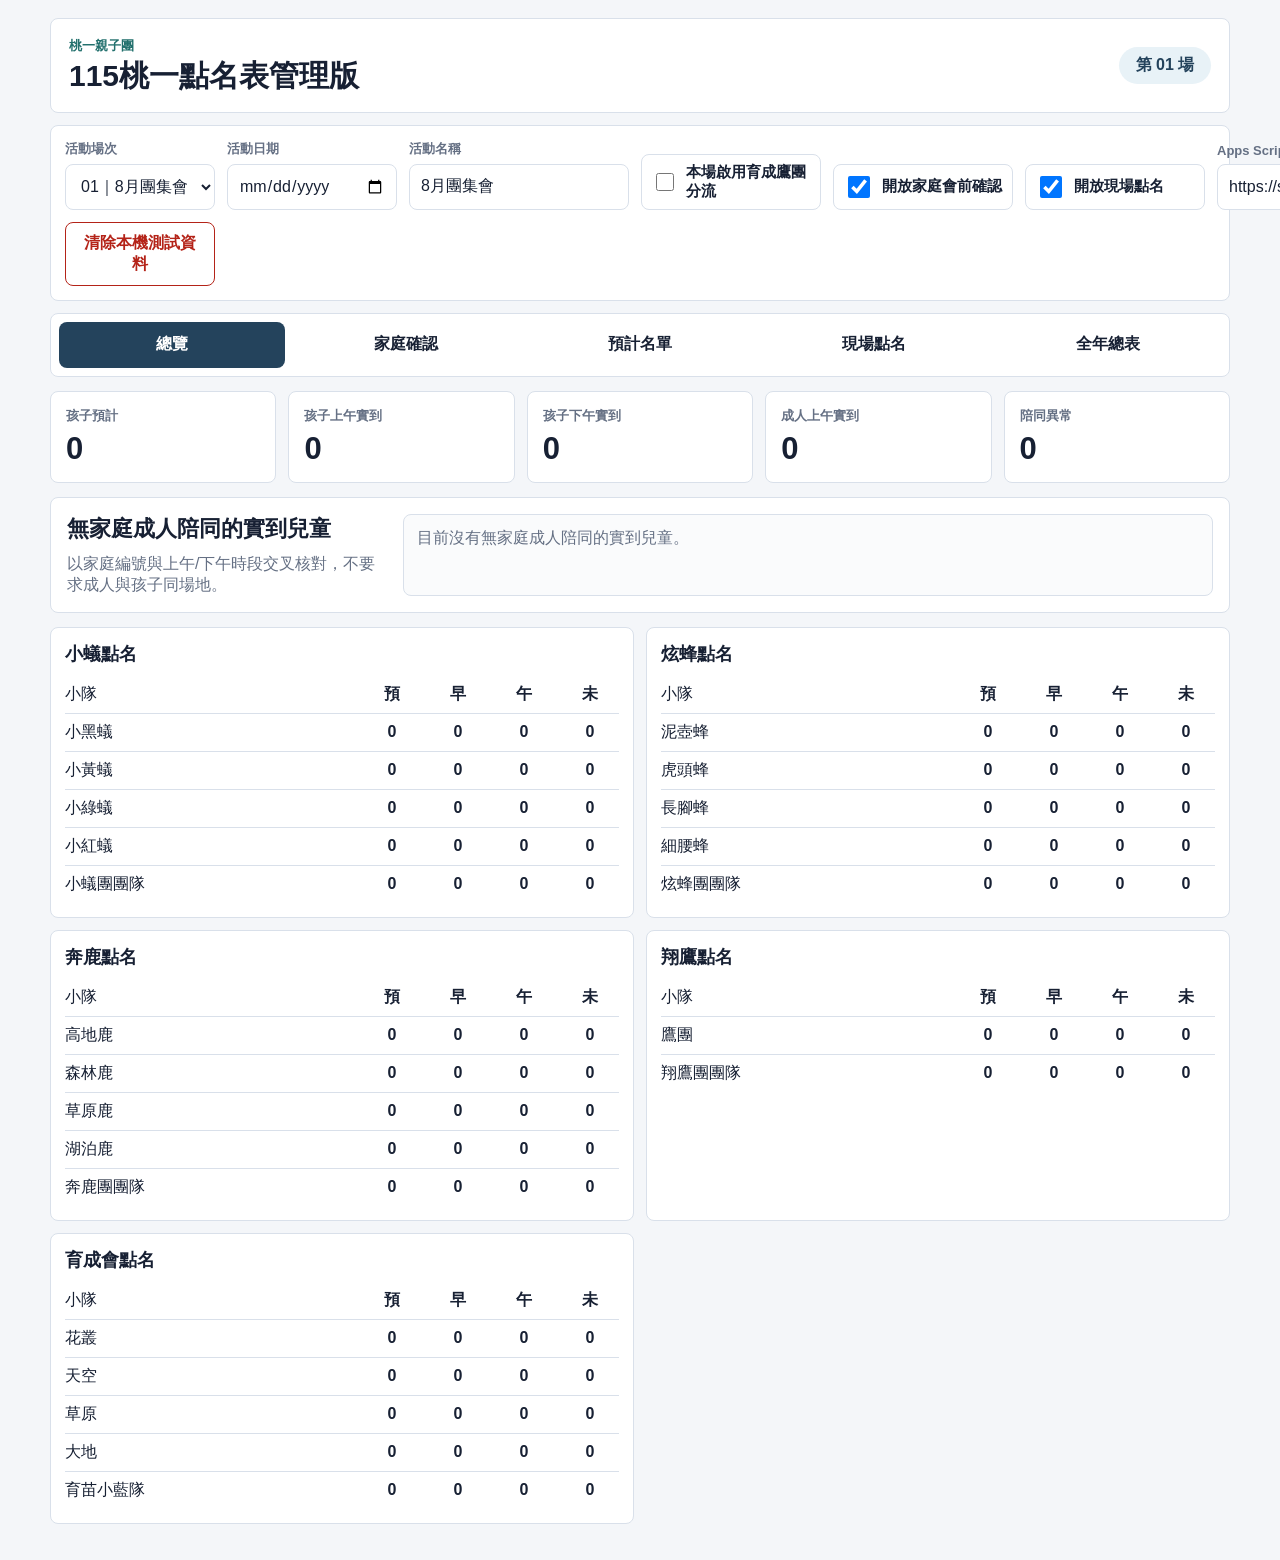
==== attendance/index.html @ 1f9e58cc "Fix annual attendance period display" ====
<!doctype html>
<html lang="zh-Hant">
<head>
  <meta charset="utf-8">
  <meta name="viewport" content="width=device-width, initial-scale=1">
  <meta http-equiv="Cache-Control" content="no-store, no-cache, must-revalidate">
  <meta http-equiv="Pragma" content="no-cache">
  <meta http-equiv="Expires" content="0">
  <title>115桃一點名表管理版</title>
  <link rel="stylesheet" href="styles.css?v=20">
</head>
<body>
  <main class="app-shell">
    <header class="app-header">
      <div>
        <p class="eyebrow">桃一親子團</p>
        <h1>115桃一點名表管理版</h1>
      </div>
      <div class="event-badge" id="openState">第 1 場</div>
    </header>

    <section class="event-panel" aria-label="活動設定">
      <label>
        <span>活動場次</span>
        <select id="eventSelect"></select>
      </label>
      <label>
        <span>活動日期</span>
        <input id="eventDate" type="date">
      </label>
      <label>
        <span>活動名稱</span>
        <input id="eventName" type="text">
      </label>
      <label class="switch-row">
        <input id="eagleSplit" type="checkbox">
        <span>本場啟用育成鷹團分流</span>
      </label>
      <label class="switch-row">
        <input id="preOpen" type="checkbox">
        <span>開放家庭會前確認</span>
      </label>
      <label class="switch-row">
        <input id="onsiteOpen" type="checkbox">
        <span>開放現場點名</span>
      </label>
      <label>
        <span>Apps Script URL</span>
        <input id="scriptUrl" type="url" placeholder="部署後貼上 Web App URL">
      </label>
      <button id="refreshReplies" type="button">重新讀取回覆</button>
      <button id="syncGoogle" type="button" class="danger">同步設定(勿按)</button>
      <button id="clearLocalTestData" type="button" class="danger-outline">清除本機測試資料</button>
    </section>

    <nav class="tabbar" aria-label="主要頁面">
      <button class="tab-button is-active" type="button" data-view="overview">總覽</button>
      <button class="tab-button" type="button" data-view="family">家庭確認</button>
      <button class="tab-button" type="button" data-view="expected">預計名單</button>
      <button class="tab-button" type="button" data-view="checkin">現場點名</button>
      <button class="tab-button" type="button" data-view="annual">全年總表</button>
    </nav>

    <section id="overviewView" class="view is-active" aria-label="當日管理總覽">
      <div class="metric-grid" id="metricGrid"></div>
      <section class="alert-panel">
        <div>
          <h2>無家庭成人陪同的實到兒童</h2>
          <p>以家庭編號與上午/下午時段交叉核對，不要求成人與孩子同場地。</p>
        </div>
        <div id="familyAlerts" class="alert-list"></div>
      </section>
      <section class="section-grid" id="overviewGroups"></section>
    </section>

    <section id="familyView" class="view" aria-label="家庭會前確認">
      <div class="family-lookup">
        <label>
          <span>輸入家庭編號</span>
          <input id="familySearch" type="search" inputmode="numeric" placeholder="例如 16">
        </label>
        <button id="loadFamily" type="button">載入家庭</button>
      </div>
      <div id="familyCards" class="person-list"></div>
      <div id="familyConfirmPanel" class="confirm-panel"></div>
    </section>

    <section id="expectedView" class="view" aria-label="會前預計出席名單">
      <div class="expected-header">
        <div>
          <p class="eyebrow">會前自動產生</p>
          <h2>本場會前回覆與預計名單</h2>
        </div>
        <p>依家庭確認結果分流。育成會與老鷹單飛入口可在這裡安排家長支援團隊與職務；若選小蟻團、炫蜂團、奔鹿團，會進入該團團隊現場點名。</p>
      </div>
      <div id="preReplyLists" class="pre-reply-lists"></div>
      <div id="expectedLists" class="expected-lists"></div>
    </section>

    <section id="checkinView" class="view" aria-label="現場點名">
      <div class="entrance-grid" id="entranceGrid"></div>
      <section class="checkin-board">
        <div class="board-toolbar">
          <div>
            <p class="eyebrow">固定入口</p>
            <h2 id="boardTitle">小蟻點名</h2>
          </div>
          <label>
            <span>搜尋</span>
            <input id="memberSearch" type="search" placeholder="姓名、家庭、小隊">
          </label>
        </div>
        <div class="squad-tabs" id="squadTabs"></div>
        <div class="period-tabs" id="checkinPeriodTabs" aria-label="點名時段"></div>
        <div id="checkinRecorderPanel" class="confirm-panel"></div>
        <div id="checkinList" class="person-list"></div>
        <form id="guestForm" class="guest-form">
          <h3>臨時出席</h3>
          <div class="guest-toggle" role="group" aria-label="臨時出席">
            <label><input type="radio" name="guestMode" value="none" checked><span>無</span></label>
            <label><input type="radio" name="guestMode" value="has"><span>有</span></label>
          </div>
          <div class="guest-fields" hidden>
            <input name="familyId" placeholder="家庭編號">
            <input name="name" placeholder="自然名">
            <button type="submit">加入本場點名</button>
          </div>
        </form>
        <div id="checkinSubmitPanel" class="confirm-panel"></div>
      </section>
    </section>

    <section id="annualView" class="view" aria-label="全年12次出勤總表">
      <section class="rules-panel" aria-label="出勤規則設定">
        <div>
          <p class="eyebrow">出勤規則設定</p>
          <h2>孩子缺席權重</h2>
        </div>
        <div class="rules-grid">
          <label>
            <span>正常全天</span>
            <input id="rulePresent" type="number" min="0" max="1" step="0.5">
          </label>
          <label>
            <span>遲到</span>
            <input id="ruleLate" type="number" min="0" max="1" step="0.5">
          </label>
          <label>
            <span>上午請假</span>
            <input id="ruleMorning" type="number" min="0" max="1" step="0.5">
          </label>
          <label>
            <span>下午請假</span>
            <input id="ruleAfternoon" type="number" min="0" max="1" step="0.5">
          </label>
          <label>
            <span>全天缺席/請假</span>
            <input id="ruleAbsent" type="number" min="0" max="1" step="0.5">
          </label>
          <label>
            <span>公假</span>
            <input type="number" value="0" disabled>
          </label>
        </div>
      </section>
      <div class="annual-toolbar">
        <label>
          <span>篩選團別/小隊/姓名/家庭</span>
          <input id="annualSearch" type="search" placeholder="輸入關鍵字">
        </label>
      </div>
      <div id="annualList" class="annual-list"></div>
    </section>
  </main>

  <template id="personCardTemplate">
    <article class="person-card">
      <div class="person-main">
        <div>
          <p class="person-meta"></p>
          <h3 class="person-name"></h3>
        </div>
        <strong class="person-status"></strong>
      </div>
      <div class="button-row status-actions"></div>
      <div class="adult-row">
        <label class="check-tile">
          <input class="am-check" type="checkbox">
          <span>上午實到</span>
        </label>
        <label class="check-tile">
          <input class="pm-check" type="checkbox">
          <span>下午13:00實到</span>
        </label>
      </div>
      <div class="split-row"></div>
      <input class="note-field" type="text" placeholder="備註/請假事由">
    </article>
  </template>

  <script src="data.js?v=12"></script>
  <script src="config.js?v=12"></script>
  <script src="app.js?v=34"></script>
</body>
</html>
---- attendance/styles.css ----
:root {
  --ink: #172033;
  --muted: #657084;
  --page: #f4f6f9;
  --panel: #ffffff;
  --line: #d9e0ea;
  --navy: #24435c;
  --teal: #22706d;
  --green: #1f7a55;
  --amber: #a85f00;
  --red: #b42318;
  --blue: #246b8f;
  --soft-teal: #e3f3f1;
  --soft-green: #e8f5ee;
  --soft-amber: #fff1d6;
  --soft-red: #fde8e6;
  --soft-blue: #e8f2f7;
}

* {
  box-sizing: border-box;
}

body {
  margin: 0;
  min-height: 100vh;
  font-family: "Microsoft JhengHei", "PingFang TC", "Noto Sans TC", Arial, sans-serif;
  color: var(--ink);
  background: var(--page);
}

.share-summary {
  position: absolute;
  width: 1px;
  height: 1px;
  margin: -1px;
  overflow: hidden;
  clip: rect(0 0 0 0);
}

button,
input,
select {
  font: inherit;
}

button {
  min-height: 46px;
  border: 0;
  border-radius: 8px;
  padding: 10px 14px;
  font-weight: 800;
  color: #fff;
  background: var(--blue);
  cursor: pointer;
}

button.secondary {
  color: var(--ink);
  background: #eef3f8;
}

button.danger {
  background: var(--red);
}

button.danger-outline {
  color: var(--red);
  border: 1px solid var(--red);
  background: #fff;
}

input,
select {
  width: 100%;
  min-height: 46px;
  border: 1px solid var(--line);
  border-radius: 8px;
  padding: 9px 11px;
  color: var(--ink);
  background: #fff;
}

input:focus,
select:focus,
button:focus {
  outline: 3px solid rgba(36, 107, 143, 0.2);
  outline-offset: 1px;
}

h1,
h2,
h3,
p {
  margin: 0;
}

.app-shell {
  width: min(1180px, calc(100% - 28px));
  margin: 0 auto;
  padding: 18px 0 36px;
}

.app-header,
.event-panel,
.public-event-panel,
.tabbar,
.alert-panel,
.checkin-board,
.family-lookup,
.annual-toolbar,
.rules-panel,
.expected-header {
  border: 1px solid var(--line);
  border-radius: 8px;
  background: var(--panel);
}

.app-header {
  display: flex;
  justify-content: space-between;
  align-items: center;
  gap: 16px;
  padding: 18px;
}

.header-note {
  margin: 6px 0 0;
  color: var(--muted);
  font-size: 14px;
  font-weight: 800;
}

.eyebrow {
  margin-bottom: 4px;
  color: var(--teal);
  font-size: 13px;
  font-weight: 900;
}

h1 {
  font-size: 30px;
  line-height: 1.15;
}

h2 {
  margin-bottom: 10px;
  font-size: 22px;
}

h3 {
  font-size: 18px;
}

.event-badge {
  min-width: 92px;
  padding: 8px 12px;
  border-radius: 999px;
  text-align: center;
  color: var(--navy);
  background: var(--soft-blue);
  font-weight: 900;
}

.public-event-panel {
  display: grid;
  grid-template-columns: minmax(180px, 260px) minmax(0, 1fr);
  gap: 12px;
  align-items: end;
  margin: 12px 0;
  padding: 12px;
  border-left: 6px solid var(--teal);
}

.public-event-panel strong {
  min-height: 46px;
  display: flex;
  align-items: center;
  padding: 9px 11px;
  color: var(--navy);
  border-radius: 8px;
  background: #eef3f8;
}

.event-panel {
  display: grid;
  grid-template-columns: 150px 170px minmax(220px, 1fr) repeat(3, minmax(180px, 1fr)) minmax(220px, 1fr) 130px 130px;
  gap: 12px;
  align-items: end;
  margin: 12px 0;
  padding: 14px;
}

label span,
.alert-panel p,
.person-meta {
  color: var(--muted);
}

label span {
  display: block;
  margin-bottom: 6px;
  font-size: 13px;
  font-weight: 900;
}

.switch-row,
.check-tile {
  display: flex;
  align-items: center;
  gap: 9px;
  min-height: 46px;
  padding: 8px 10px;
  border: 1px solid var(--line);
  border-radius: 8px;
  background: #fff;
}

.switch-row input,
.check-tile input {
  width: 22px;
  min-height: 22px;
}

.switch-row span,
.check-tile span {
  margin: 0;
  color: var(--ink);
  font-size: 15px;
}

.tabbar {
  display: grid;
  grid-template-columns: repeat(5, 1fr);
  gap: 8px;
  padding: 8px;
  position: sticky;
  top: 0;
  z-index: 4;
}

.tab-button {
  color: var(--ink);
  background: transparent;
}

.tab-button.is-active {
  color: #fff;
  background: var(--navy);
}

.view {
  display: none;
  margin-top: 14px;
}

.view.is-active {
  display: block;
}

.metric-grid,
.entrance-grid,
.section-grid {
  display: grid;
  gap: 12px;
}

.metric-grid {
  grid-template-columns: repeat(5, minmax(0, 1fr));
}

.metric-card,
.entrance-card,
.section-card,
.person-card {
  border: 1px solid var(--line);
  border-radius: 8px;
  background: var(--panel);
}

.metric-card {
  padding: 15px;
}

.metric-card span {
  display: block;
  color: var(--muted);
  font-size: 13px;
  font-weight: 900;
}

.metric-card strong {
  display: block;
  margin-top: 6px;
  font-size: 31px;
}

.alert-panel {
  display: grid;
  grid-template-columns: 320px minmax(0, 1fr);
  gap: 16px;
  margin: 14px 0;
  padding: 16px;
}

.alert-list,
.expected-lists,
.person-list,
.annual-list {
  display: grid;
  gap: 10px;
}

.alert-item,
.empty-note {
  padding: 13px;
  border-radius: 8px;
}

.alert-item {
  border: 1px solid #efb1aa;
  background: var(--soft-red);
}

.empty-note {
  border: 1px solid var(--line);
  color: var(--muted);
  background: #fafbfc;
}

.section-grid {
  grid-template-columns: repeat(2, minmax(0, 1fr));
}

.section-card {
  padding: 14px;
}

.section-card h3 {
  margin-bottom: 10px;
}

.expected-header {
  display: grid;
  grid-template-columns: 260px minmax(0, 1fr);
  gap: 12px;
  align-items: center;
  margin-bottom: 12px;
  padding: 16px;
}

.expected-header p:last-child {
  color: var(--muted);
}

.expected-card {
  border: 1px solid var(--line);
  border-radius: 8px;
  background: var(--panel);
  overflow: hidden;
}

.pre-reply-lists {
  display: grid;
  gap: 10px;
  margin-bottom: 12px;
}

.pre-reply-summary,
.pre-reply-card {
  border: 1px solid var(--line);
  border-radius: 8px;
  background: var(--panel);
  overflow: hidden;
}

.pre-reply-summary {
  display: flex;
  justify-content: space-between;
  gap: 12px;
  padding: 12px 14px;
}

.pre-reply-summary.pending,
.pre-reply-card.pending {
  border-color: #e4b35f;
  background: #fff8ea;
}

.pending-family-members {
  padding: 11px 14px;
  color: var(--ink);
  font-weight: 850;
  line-height: 1.55;
}

.pre-reply-summary span,
.pre-reply-title span {
  color: var(--muted);
  font-size: 13px;
  font-weight: 800;
}

.pre-reply-title {
  display: flex;
  justify-content: space-between;
  gap: 10px;
  align-items: center;
  padding: 11px 14px;
  color: var(--ink);
  background: var(--soft-teal);
}

.pre-reply-row {
  display: grid;
  grid-template-columns: 78px minmax(90px, 1fr) 64px 90px minmax(100px, 1fr) minmax(100px, 1fr);
  gap: 8px;
  align-items: center;
  padding: 9px 12px;
  border-top: 1px solid var(--line);
}

.pre-reply-row.header {
  color: var(--muted);
  font-size: 13px;
  font-weight: 900;
  background: #f3f6fa;
}

.expected-title {
  display: flex;
  justify-content: space-between;
  gap: 10px;
  align-items: center;
  padding: 12px 14px;
  color: #fff;
  background: var(--navy);
}

.expected-title strong {
  font-size: 18px;
}

.expected-list {
  display: grid;
}

.expected-row {
  display: grid;
  grid-template-columns: 92px minmax(110px, 1fr) 96px 112px minmax(150px, 1fr);
  gap: 8px;
  align-items: center;
  padding: 10px 12px;
  border-top: 1px solid var(--line);
}

.expected-row.header {
  color: var(--muted);
  font-size: 13px;
  font-weight: 900;
  background: #f3f6fa;
}

.expected-row input {
  min-height: 38px;
}

.expected-row select {
  min-height: 38px;
}

.work-assignment {
  display: grid;
  grid-template-columns: minmax(92px, 120px) minmax(120px, 1fr);
  gap: 8px;
}

.family-mode .event-panel,
.family-mode .tabbar,
.family-mode #overviewView,
.family-mode #expectedView,
.family-mode #checkinView,
.family-mode #annualView {
  display: none !important;
}

.family-mode #familyView {
  display: block;
}

.family-mode .app-header {
  margin-bottom: 16px;
}

.checkin-mode .event-panel,
.checkin-mode #familyView,
.checkin-mode .rules-panel {
  display: none !important;
}

.checkin-mode .app-header {
  margin-bottom: 12px;
}

.checkin-mode .tabbar {
  grid-template-columns: repeat(4, 1fr);
}

.checkin-mode .expected-header p {
  max-width: 620px;
}

.family-event-summary {
  display: grid;
  grid-template-columns: 120px 150px minmax(180px, 1fr);
  gap: 10px;
  margin-bottom: 12px;
  padding: 14px;
  border: 1px solid var(--line);
  border-left: 6px solid var(--teal);
  border-radius: 8px;
  background: var(--panel);
}

.family-event-summary span {
  display: block;
  margin-bottom: 5px;
  color: var(--muted);
  font-size: 13px;
  font-weight: 900;
}

.family-event-summary strong {
  display: block;
  line-height: 1.35;
}

.mini-stat {
  display: grid;
  grid-template-columns: 1fr repeat(4, 58px);
  gap: 8px;
  padding: 8px 0;
  border-top: 1px solid var(--line);
  align-items: center;
}

.mini-stat:first-of-type {
  border-top: 0;
}

.mini-stat span:not(:first-child) {
  text-align: center;
  font-weight: 900;
}

.family-lookup,
.annual-toolbar {
  display: grid;
  grid-template-columns: minmax(180px, 1fr) 150px;
  gap: 10px;
  align-items: end;
  margin-bottom: 12px;
  padding: 14px;
}

.rules-panel {
  display: grid;
  grid-template-columns: 220px minmax(0, 1fr);
  gap: 12px;
  align-items: center;
  margin-bottom: 12px;
  padding: 14px;
}

.rules-grid {
  display: grid;
  grid-template-columns: repeat(5, minmax(96px, 1fr));
  gap: 10px;
}

.entrance-grid {
  grid-template-columns: repeat(6, minmax(0, 1fr));
  margin-bottom: 12px;
}

.entrance-card {
  display: grid;
  gap: 6px;
  min-height: 76px;
  padding: 12px;
  color: var(--ink);
  background: var(--panel);
  text-align: left;
}

.entrance-card.is-active {
  color: #fff;
  background: var(--navy);
}

.entrance-card[hidden] {
  display: none;
}

.entrance-card > span {
  display: block;
  margin-top: 4px;
  color: var(--muted);
  font-size: 12px;
  font-weight: 700;
  opacity: 0.9;
}

.entrance-card > strong {
  color: var(--navy);
  font-size: 19px;
  font-weight: 950;
  line-height: 1.2;
}

.entrance-card.is-active > strong,
.entrance-card.is-active > span {
  color: #fff;
}

.entrance-totals {
  display: grid;
  grid-template-columns: repeat(2, minmax(0, 1fr));
  gap: 4px;
  margin-top: 4px;
}

.entrance-totals span {
  margin: 0;
  padding: 5px 6px;
  border-radius: 6px;
  color: var(--ink);
  background: #eef3f8;
  font-size: 12px;
  line-height: 1.25;
}

.entrance-card.is-active .entrance-totals span {
  color: #fff;
  background: rgba(255, 255, 255, 0.18);
}

.entrance-totals span.summary-leave,
.entrance-card.is-active .entrance-totals span.summary-leave {
  color: var(--red);
  background: var(--soft-red);
}

.entrance-totals span.summary-absent,
.entrance-card.is-active .entrance-totals span.summary-absent {
  color: var(--amber);
  background: var(--soft-amber);
}

.entrance-names {
  display: grid;
  gap: 2px;
  margin-top: 2px;
  color: var(--muted);
  font-size: 12px;
  line-height: 1.35;
}

.entrance-card.is-active .entrance-names {
  color: rgba(255, 255, 255, 0.9);
}

.entrance-names b {
  color: inherit;
  font-size: 12px;
}

.entrance-names .summary-leave,
.entrance-card.is-active .entrance-names .summary-leave {
  color: var(--red);
}

.entrance-names .summary-absent,
.entrance-card.is-active .entrance-names .summary-absent {
  color: var(--amber);
}

.checkin-board {
  padding: 16px;
}

.board-toolbar {
  display: grid;
  grid-template-columns: minmax(0, 1fr) 260px;
  gap: 14px;
  align-items: end;
  margin-bottom: 12px;
}

.squad-tabs,
.button-row,
.adult-row,
.split-row {
  display: flex;
  flex-wrap: wrap;
  gap: 8px;
}

.squad-tabs {
  margin-bottom: 12px;
}

.period-tabs {
  display: flex;
  flex-wrap: wrap;
  gap: 8px;
  margin-bottom: 12px;
}

.period-tabs button {
  flex: 1 1 160px;
  min-height: 44px;
  color: var(--ink);
  background: #eef3f8;
}

.period-tabs button.is-active {
  color: #fff;
  background: var(--blue);
}

.confirm-panel {
  display: grid;
  grid-template-columns: minmax(0, 1fr) auto;
  gap: 10px;
  align-items: end;
  margin: 12px 0;
  padding: 12px;
  border: 1px solid var(--line);
  border-radius: 8px;
  background: #f8fbfd;
}

.confirm-panel:empty {
  display: none;
}

.confirm-panel label {
  margin: 0;
}

.confirm-panel button {
  min-height: 42px;
}

.recorder-panel {
  grid-template-columns: 1fr;
  border: 2px solid rgba(180, 35, 24, 0.55);
  background: #fff7f6;
  box-shadow: 0 0 0 3px rgba(180, 35, 24, 0.08);
}

.recorder-title {
  display: flex;
  justify-content: space-between;
  gap: 10px;
  align-items: center;
}

.recorder-title strong {
  color: var(--red);
  font-size: 18px;
}

.recorder-title span {
  color: var(--red);
  font-weight: 900;
}

.recorder-panel input {
  border-width: 2px;
  border-color: rgba(180, 35, 24, 0.45);
  background: #fff;
}

.recorder-panel input:focus {
  outline-color: rgba(180, 35, 24, 0.22);
}

.checkin-notice-summary {
  display: grid;
  gap: 6px;
  grid-column: 1 / -1;
  padding: 10px;
  border: 1px solid rgba(36, 67, 92, 0.12);
  border-radius: 8px;
  background: #ffffff;
}

.notice-line {
  display: grid;
  grid-template-columns: 90px minmax(0, 1fr);
  gap: 8px;
  align-items: start;
  color: var(--ink);
  font-weight: 800;
}

.notice-line strong {
  color: var(--muted);
}

.notice-line span {
  min-width: 0;
  overflow-wrap: anywhere;
}

.notice-line.important strong,
.notice-line.important span,
.notice-line.leave strong,
.notice-line.leave span {
  color: var(--red);
}

.notice-line.absent strong,
.notice-line.absent span {
  color: var(--amber);
}

.confirm-status {
  grid-column: 1 / -1;
  display: flex;
  justify-content: space-between;
  gap: 10px;
  color: var(--teal);
  font-weight: 900;
}

.confirm-status span {
  color: var(--muted);
  font-weight: 800;
}

.confirm-help {
  grid-column: 1 / -1;
  margin: 0;
  color: var(--muted);
  font-weight: 800;
}

.required-note {
  grid-column: 1 / -1;
  margin: 0;
  color: var(--red);
  font-weight: 900;
}

.public-leave-note {
  grid-column: 1 / -1;
  margin: 0;
  color: var(--muted);
  font-size: 13px;
  font-weight: 700;
  line-height: 1.55;
}

.public-leave-note p {
  margin: 4px 0 0;
}

.squad-tabs button,
.status-actions button,
.split-row button {
  min-height: 42px;
  color: var(--ink);
  background: #eef3f8;
}

.squad-tabs button.is-active,
.status-actions button.is-selected,
.split-row button.is-selected {
  color: #fff;
  background: var(--teal);
}

.status-actions button.is-expected:not(.is-selected) {
  color: var(--teal);
  border: 2px solid var(--teal);
  background: var(--soft-teal);
}

.person-card {
  padding: 14px;
}

.person-card.needs-required {
  border-color: rgba(180, 35, 24, 0.45);
  box-shadow: 0 0 0 2px rgba(180, 35, 24, 0.08);
}

.person-main {
  display: flex;
  justify-content: space-between;
  gap: 12px;
  align-items: start;
  margin-bottom: 12px;
}

.person-meta {
  font-size: 13px;
  font-weight: 800;
}

.person-name {
  margin-top: 2px;
}

.person-status {
  flex: 0 0 auto;
  padding: 6px 9px;
  border-radius: 999px;
  color: var(--muted);
  background: #eef2f6;
  font-size: 13px;
}

.person-status[data-state="出席"],
.person-status[data-state="全天出席"],
.person-status[data-state="上午實到"],
.person-status[data-state="下午13:00實到"] {
  color: var(--green);
  background: var(--soft-green);
}

.person-status[data-state="遲到"],
.person-status[data-state="下午遲到"],
.person-status[data-state="上午遲到/下午遲到"],
.person-status[data-state="上午遲到/下午實到"],
.person-status[data-state="上午實到/下午遲到"],
.person-status[data-state="上午出席"],
.person-status[data-state="下午出席"] {
  color: var(--amber);
  background: var(--soft-amber);
}

.person-status[data-state="未到"],
.person-status[data-state="請假"] {
  color: var(--red);
  background: var(--soft-red);
}

.person-status[data-state="公假"] {
  color: var(--blue);
  background: #eaf3ff;
}

.adult-row,
.split-row,
.note-field {
  margin-top: 10px;
}

.split-row {
  padding: 10px;
  border: 2px solid var(--soft-amber);
  border-radius: 8px;
  background: #fffaf0;
}

.split-row.needs-required {
  border-color: rgba(180, 35, 24, 0.45);
}

.split-title {
  flex: 1 0 100%;
  display: grid;
  gap: 3px;
  color: var(--amber);
  font-weight: 900;
}

.split-title span {
  color: var(--muted);
  font-size: 13px;
}

.adult-row[hidden],
.split-row[hidden] {
  display: none;
}

.note-field {
  min-height: 42px;
}

.person-card button:disabled,
.person-card input:disabled,
.guest-form input:disabled,
.guest-form button:disabled {
  cursor: not-allowed;
  opacity: 0.62;
}

.guest-form {
  display: grid;
  gap: 10px;
  margin-top: 14px;
  padding-top: 14px;
  border-top: 1px solid var(--line);
}

.guest-toggle,
.guest-fields {
  display: grid;
  gap: 10px;
}

.guest-toggle {
  grid-template-columns: repeat(2, minmax(0, 120px));
}

.guest-toggle label {
  margin: 0;
  cursor: pointer;
}

.guest-toggle input {
  position: absolute;
  opacity: 0;
}

.guest-toggle span {
  display: grid;
  min-height: 42px;
  place-items: center;
  border-radius: 8px;
  background: #eef3f8;
  color: var(--ink);
  font-weight: 900;
}

.guest-toggle input:checked + span {
  background: var(--teal);
  color: #fff;
}

.guest-fields {
  grid-template-columns: 1fr 1fr 160px;
  align-items: end;
}

.guest-fields[hidden] {
  display: none;
}

.annual-row {
  display: grid;
  grid-template-columns: 150px minmax(180px, 1fr) repeat(12, 34px) minmax(210px, 1fr);
  gap: 6px;
  align-items: center;
  padding: 11px;
  border: 1px solid var(--line);
  border-radius: 8px;
  background: var(--panel);
}

.annual-cell {
  min-height: 30px;
  border-radius: 6px;
  text-align: center;
  line-height: 30px;
  font-weight: 900;
  background: #eef3f8;
}

.annual-cell.ok {
  color: var(--green);
  background: var(--soft-green);
}

.annual-cell.warn {
  color: var(--amber);
  background: var(--soft-amber);
}

.annual-cell.bad {
  color: var(--red);
  background: var(--soft-red);
}

.annual-total {
  text-align: right;
  font-weight: 900;
}

.annual-detail {
  color: var(--muted);
  font-size: 13px;
  line-height: 1.45;
}

@media (max-width: 980px) {
  .event-panel,
  .public-event-panel,
  .metric-grid,
  .alert-panel,
  .expected-header,
  .rules-panel,
  .rules-grid,
  .section-grid,
  .entrance-grid,
  .board-toolbar {
    grid-template-columns: 1fr 1fr;
  }

  .annual-row {
    grid-template-columns: 1fr;
  }
}

@media (max-width: 640px) {
  .app-shell {
    width: min(100% - 16px, 1180px);
    padding-top: 10px;
  }

  .app-header,
  .event-panel,
  .public-event-panel,
  .alert-panel,
  .checkin-board,
  .family-lookup,
  .annual-toolbar,
  .rules-panel,
  .expected-header {
    padding: 12px;
  }

  .app-header,
  .event-panel,
  .public-event-panel,
  .metric-grid,
  .alert-panel,
  .expected-header,
  .rules-panel,
    .rules-grid,
    .section-grid,
    .family-lookup,
    .family-event-summary,
    .board-toolbar,
    .confirm-panel,
    .guest-form,
    .guest-fields {
    grid-template-columns: 1fr;
  }

  .confirm-status {
    flex-direction: column;
  }

  .pre-reply-summary,
  .pre-reply-title {
    flex-direction: column;
    align-items: flex-start;
  }

  .pre-reply-row {
    grid-template-columns: 1fr 1fr;
  }

  .tabbar {
    grid-template-columns: repeat(5, 1fr);
    gap: 4px;
  }

  .tab-button {
    min-height: 44px;
    padding: 8px 6px;
    font-size: 14px;
  }

  h1 {
    font-size: 26px;
  }

  .metric-card strong {
    font-size: 28px;
  }

  .entrance-grid {
    grid-template-columns: repeat(2, minmax(0, 1fr));
  }

  .person-main {
    align-items: stretch;
    flex-direction: column;
  }

  .person-status {
    align-self: flex-start;
  }

  .expected-row {
    grid-template-columns: 1fr;
  }

  .work-assignment {
    grid-template-columns: 1fr;
  }

  .expected-row.header {
    display: none;
  }
}
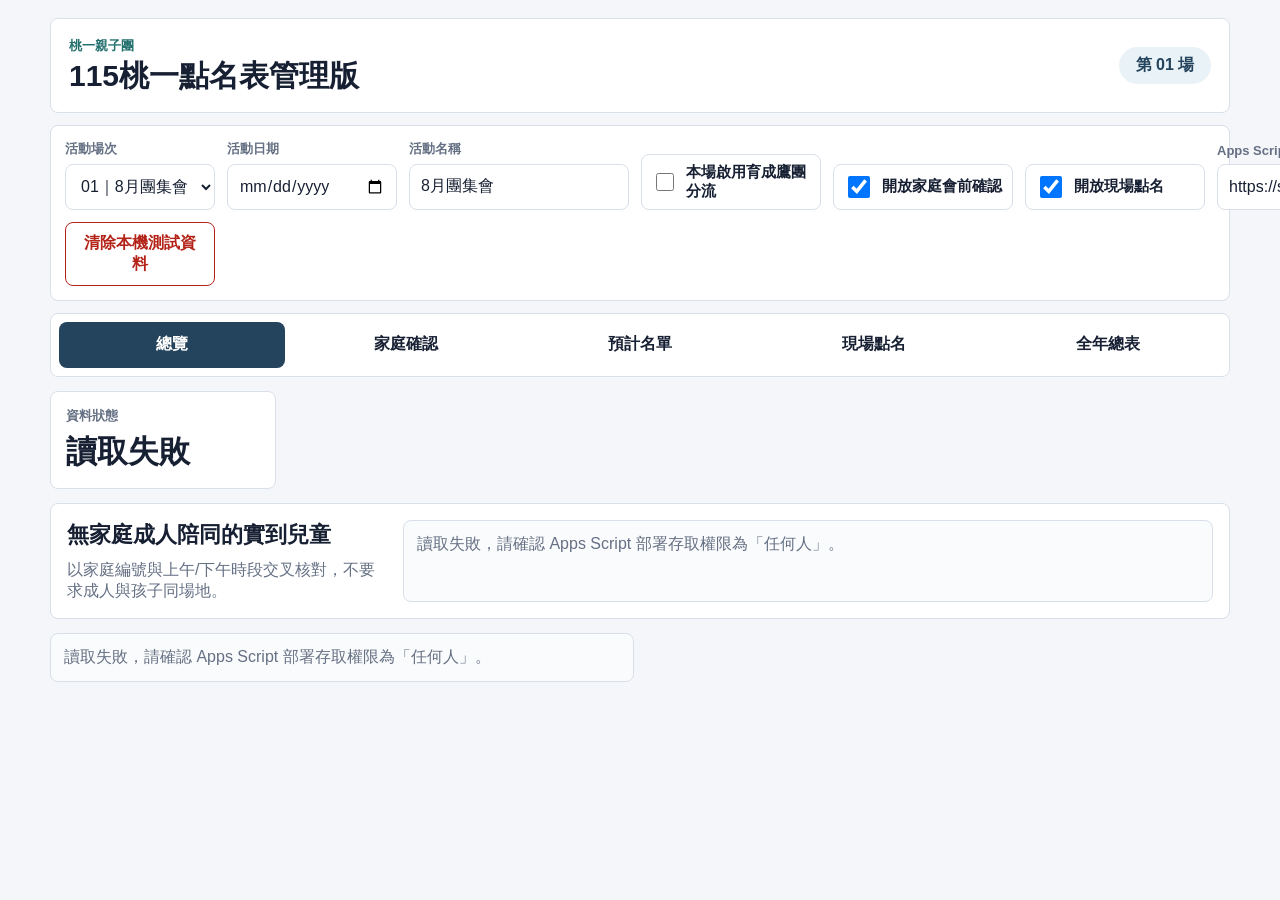
==== commit a099bad0: "Require backend before showing attendance lists" ====
--- a/attendance/index.html
+++ b/attendance/index.html
@@ -200,6 +200,6 @@
 
   <script src="data.js?v=12"></script>
   <script src="config.js?v=12"></script>
-  <script src="app.js?v=34"></script>
+  <script src="app.js?v=37"></script>
 </body>
 </html>
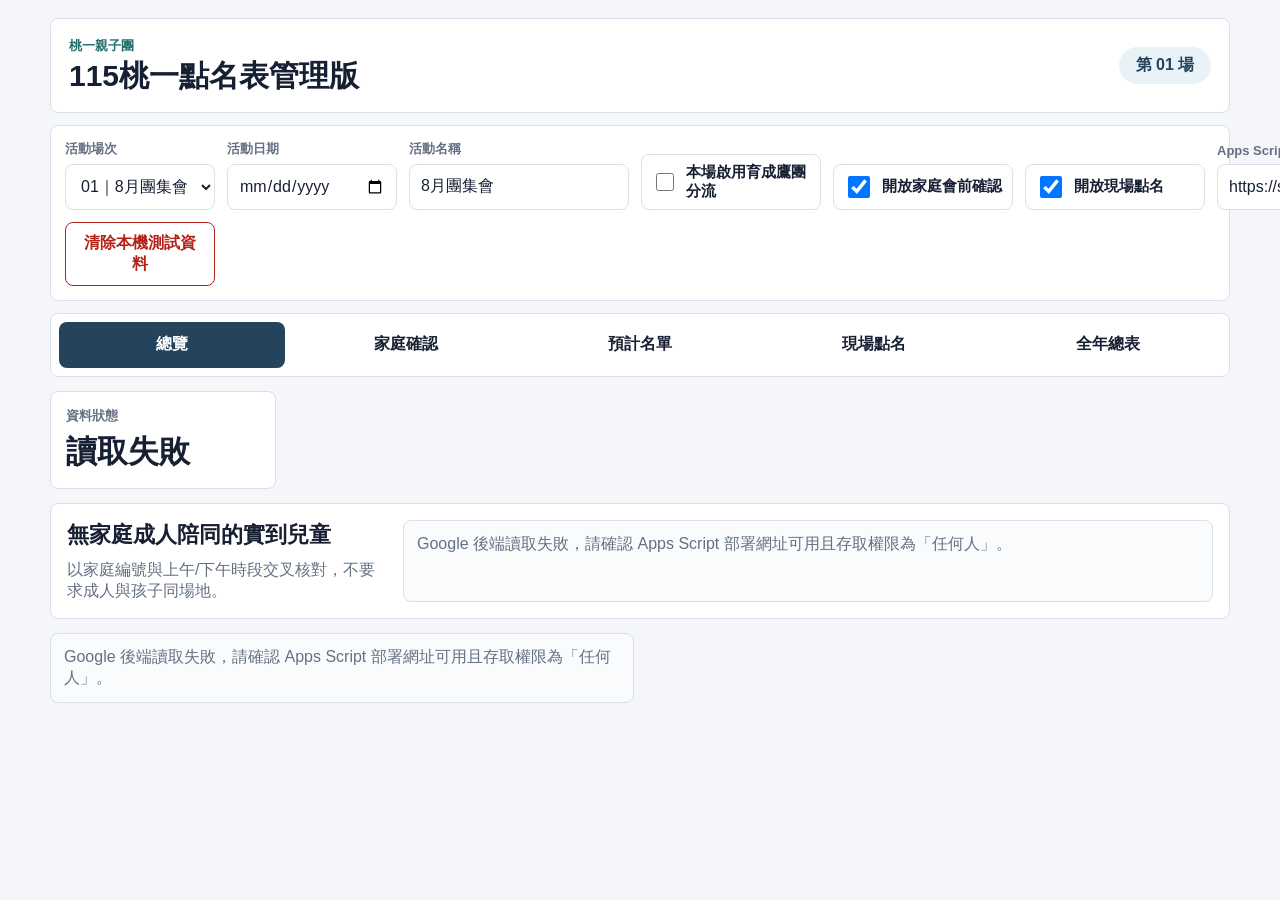
==== commit 747d627a: "Allow slower backend reads before timeout" ====
--- a/attendance/index.html
+++ b/attendance/index.html
@@ -200,6 +200,6 @@
 
   <script src="data.js?v=12"></script>
   <script src="config.js?v=12"></script>
-  <script src="app.js?v=37"></script>
+  <script src="app.js?v=38"></script>
 </body>
 </html>
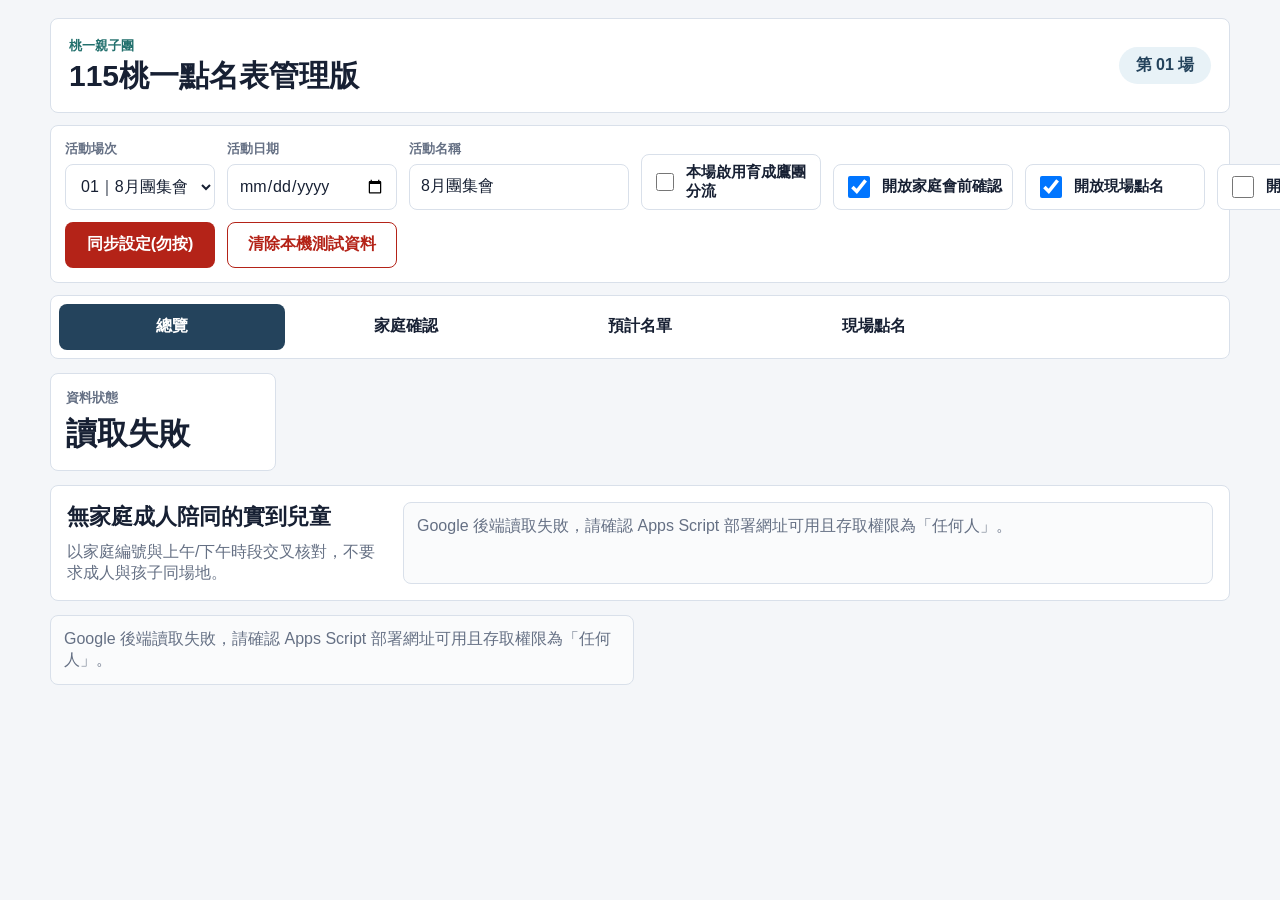
==== commit ce5fe189: "Speed up backend reads and gate annual report" ====
--- a/attendance/index.html
+++ b/attendance/index.html
@@ -43,6 +43,10 @@
       <label class="switch-row">
         <input id="onsiteOpen" type="checkbox">
         <span>開放現場點名</span>
+      </label>
+      <label class="switch-row">
+        <input id="annualOpen" type="checkbox">
+        <span>開放全年總表查閱</span>
       </label>
       <label>
         <span>Apps Script URL</span>
@@ -200,6 +204,6 @@
 
   <script src="data.js?v=12"></script>
   <script src="config.js?v=12"></script>
-  <script src="app.js?v=38"></script>
+  <script src="app.js?v=40"></script>
 </body>
 </html>
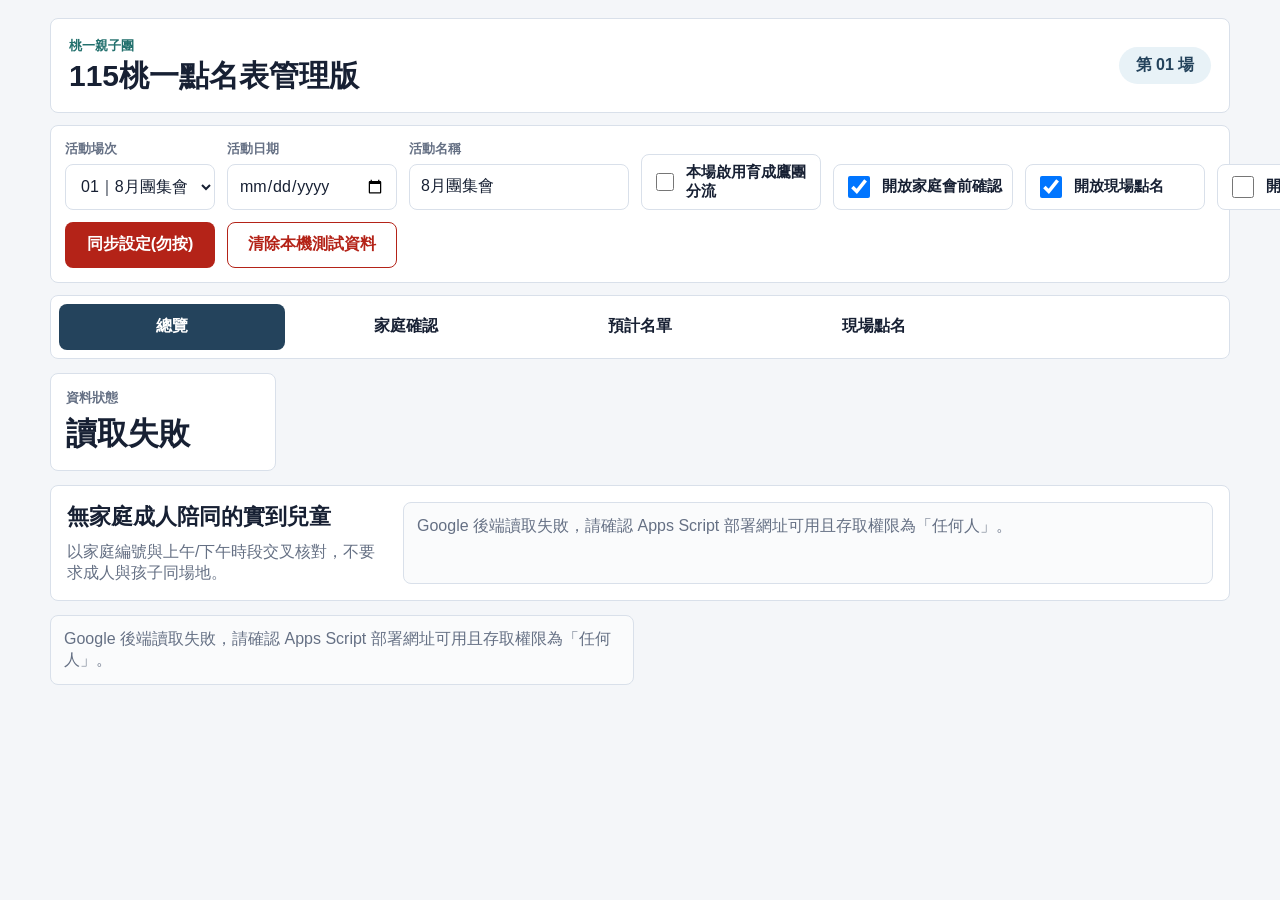
==== commit 0fbdd552: "Use selected event only in admin view" ====
--- a/attendance/index.html
+++ b/attendance/index.html
@@ -204,6 +204,6 @@
 
   <script src="data.js?v=12"></script>
   <script src="config.js?v=12"></script>
-  <script src="app.js?v=40"></script>
+  <script src="app.js?v=42"></script>
 </body>
 </html>
